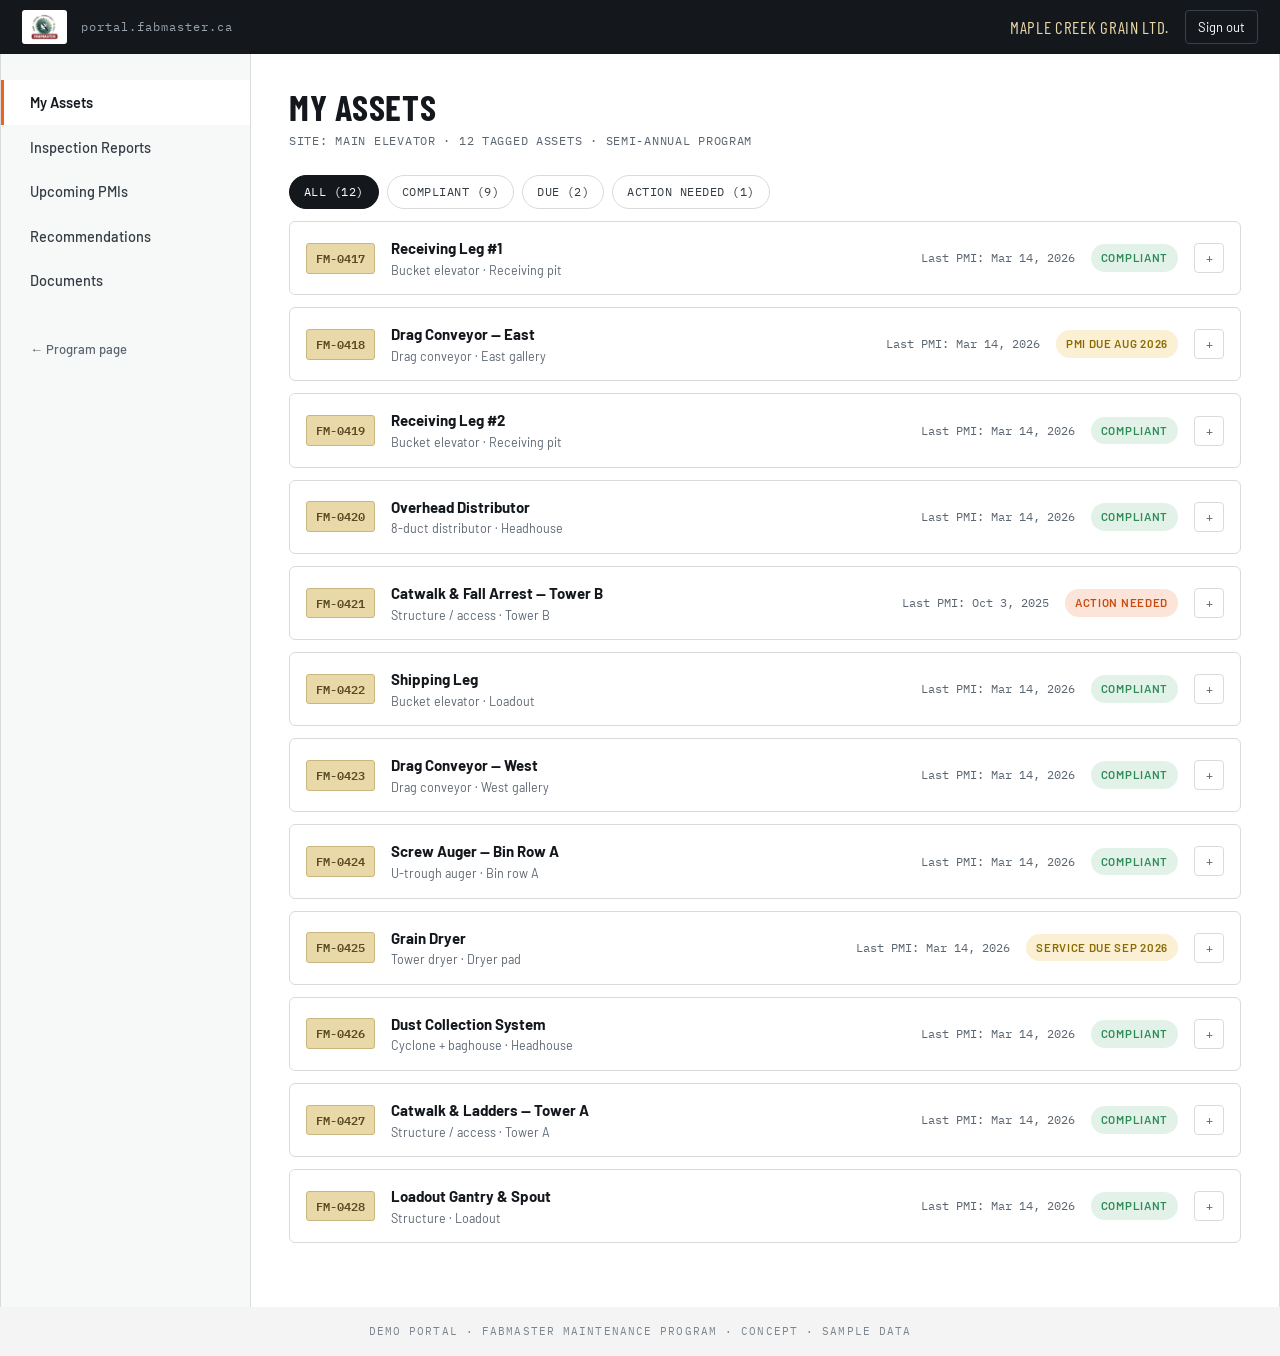
==== portal/assets.html @ 383e28f7 "Add interactive customer portal demo - portal/: mock sign-in plus five sections (My Assets, Inspecti" ====
<!DOCTYPE html>
<html lang="en">
<head>
<meta charset="UTF-8">
<meta name="viewport" content="width=device-width, initial-scale=1.0">
<title>My Assets — Fabmaster Customer Portal</title>
<meta name="robots" content="noindex">
<link rel="icon" href="../favicon.svg" type="image/svg+xml">
<link rel="preconnect" href="https://fonts.googleapis.com">
<link rel="preconnect" href="https://fonts.gstatic.com" crossorigin>
<link href="https://fonts.googleapis.com/css2?family=Barlow+Condensed:wght@500;600;700&family=Barlow:wght@400;500;600&family=IBM+Plex+Mono:wght@500;600&display=swap" rel="stylesheet">
<link rel="stylesheet" href="portal.css">
</head>
<body>
<header class="p-top">
  <div class="p-brand"><img src="../images/Fabmaster-Logo-New.jpg" alt="Fabmaster Welding"><span class="mono">portal.fabmaster.ca</span></div>
  <div class="p-user"><span class="p-cust">Maple Creek Grain Ltd.</span><a class="p-signout" href="index.html">Sign out</a></div>
</header>
<div class="p-shell">
  <nav class="p-nav" aria-label="Portal sections">
    <a class="on" href="assets.html">My Assets</a>
    <a href="reports.html">Inspection Reports</a>
    <a href="schedule.html">Upcoming PMIs</a>
    <a href="recommendations.html">Recommendations</a>
    <a href="documents.html">Documents</a>
    <a class="p-back" href="../index.html">&larr; Program page</a>
  </nav>
  <main class="p-main">
    <h1>My Assets</h1>
    <span class="p-kicker">Site: Main Elevator &middot; 12 tagged assets &middot; Semi-Annual Program</span>
    <div id="content"></div>
    <noscript><p>This demo portal renders its sample data with JavaScript — please enable it.</p></noscript>
  </main>
</div>
<footer class="p-foot mono">Demo portal &middot; Fabmaster Maintenance Program &middot; Concept &middot; Sample data</footer>
<script src="data.js"></script>
<script src="portal.js"></script>
<script>
  (function () {
    var content = document.getElementById('content');

    var filters = [
      { key: 'all', label: 'All' },
      { key: 'ok', label: 'Compliant' },
      { key: 'due', label: 'Due' },
      { key: 'overdue', label: 'Action needed' }
    ];

    function countFor(key) {
      if (key === 'all') return PORTAL.assets.length;
      return PORTAL.assets.filter(function (a) { return a.status === key; }).length;
    }

    var filterHtml = '<div class="p-filters" role="group" aria-label="Filter assets by status">' +
      filters.map(function (f) {
        var on = f.key === 'all';
        return '<button type="button" data-filter="' + f.key + '"' +
          (on ? ' class="on"' : '') +
          ' aria-pressed="' + on + '">' + f.label + ' (' + countFor(f.key) + ')</button>';
      }).join('') +
      '</div>';

    var rowsHtml = PORTAL.assets.map(function (a) {
      var detail =
        '<div class="asset-detail" id="detail-' + a.id + '" style="display:none">' +
          '<div><span class="lbl">Next PMI</span>' + a.nextPMI + '</div>' +
          '<div><span class="lbl">Area</span>' + a.area + '</div>' +
          '<div><span class="lbl">Baseline tagged</span>Oct 17, 2024</div>' +
          '<div><span class="lbl">Note</span>' + a.note + '</div>' +
          (a.openRec
            ? '<div><span class="lbl">Recommendation</span><a href="recommendations.html#' + a.openRec + '">Open recommendation ' + a.openRec + ' &rarr;</a></div>'
            : '') +
          '<div><span class="lbl">Report</span><a href="#" data-demo="Demo portal — inspection PDFs aren\'t included in this concept.">Report PDF</a></div>' +
        '</div>';

      return '<div class="asset-row" data-status="' + a.status + '">' +
        '<span class="asset-id">' + a.id + '</span>' +
        '<div><b>' + a.name + '</b><small>' + a.type + ' &middot; ' + a.area + '</small></div>' +
        '<span class="last">Last PMI: ' + formatDate(a.lastPMI) + '</span>' +
        pill(a.status, a.statusLabel) +
        '<button type="button" class="a-toggle" aria-expanded="false" aria-controls="detail-' + a.id +
          '" aria-label="Show details for ' + a.id + '">+</button>' +
        detail +
      '</div>';
    }).join('');

    content.innerHTML = filterHtml + rowsHtml;

    content.addEventListener('click', function (e) {
      // Status filter buttons
      var btn = e.target.closest('.p-filters button');
      if (btn) {
        var key = btn.getAttribute('data-filter');
        content.querySelectorAll('.p-filters button').forEach(function (b) {
          var active = b === btn;
          b.classList.toggle('on', active);
          b.setAttribute('aria-pressed', active ? 'true' : 'false');
        });
        content.querySelectorAll('.asset-row').forEach(function (row) {
          var show = key === 'all' || row.getAttribute('data-status') === key;
          row.style.display = show ? '' : 'none';
        });
        return;
      }

      // Expand / collapse asset details
      var tog = e.target.closest('.a-toggle');
      if (tog) {
        var open = tog.getAttribute('aria-expanded') === 'true';
        var det = document.getElementById(tog.getAttribute('aria-controls'));
        var id = tog.getAttribute('aria-controls').replace('detail-', '');
        tog.setAttribute('aria-expanded', open ? 'false' : 'true');
        tog.textContent = open ? '+' : '−';
        tog.setAttribute('aria-label', (open ? 'Show' : 'Hide') + ' details for ' + id);
        if (det) det.style.display = open ? 'none' : '';
      }
    });
  })();
</script>
</body>
</html>
---- portal/portal.css ----
/* Fabmaster customer portal — demo styles.
   Shares the design tokens of the pitch page (css/styles.css) but is
   standalone so portal layout can't leak into the marketing page. */

:root{
  --charcoal:#14181D;
  --steel:#333B44;
  --steel-lt:#5B6570;
  --paper:#F3F4F3;
  --white:#FFFFFF;
  --orange:#F0611A;
  --orange-dk:#C94A0E;
  --tag:#EAD9A8;      /* manila inspection tag */
  --tag-edge:#C9B57E;
  --line:#D8DBDE;
  --ok:#2E8B57;
  --warn:#D9A404;
}
*{margin:0;padding:0;box-sizing:border-box;}
body{font-family:'Barlow',sans-serif;color:var(--charcoal);background:var(--paper);line-height:1.55;min-height:100vh;display:flex;flex-direction:column;}
img{display:block;max-width:100%;}
h1,h2,h3{font-family:'Barlow Condensed',sans-serif;text-transform:uppercase;letter-spacing:.02em;line-height:1.05;}
.mono{font-family:'IBM Plex Mono',monospace;}
a{color:inherit;}
:focus-visible{outline:3px solid var(--orange);outline-offset:2px;}
button{font:inherit;cursor:pointer;}

/* ---------- top bar ---------- */
.p-top{background:var(--charcoal);color:#fff;display:flex;justify-content:space-between;align-items:center;gap:14px;padding:10px 22px;flex-wrap:wrap;}
.p-brand{display:flex;align-items:center;gap:14px;}
.p-brand img{height:34px;width:auto;background:#fff;padding:4px 8px;border-radius:3px;}
.p-brand .mono{color:#9AA3AC;font-size:12px;letter-spacing:.08em;}
.p-user{display:flex;align-items:center;gap:16px;}
.p-cust{font-family:'Barlow Condensed',sans-serif;text-transform:uppercase;letter-spacing:.04em;font-size:17px;color:var(--tag);}
.p-signout{color:#fff;font-size:13px;text-decoration:none;border:1px solid #3A4149;border-radius:4px;padding:6px 12px;white-space:nowrap;}
.p-signout:hover{border-color:var(--orange);color:var(--orange);}

/* ---------- shell ---------- */
.p-shell{display:grid;grid-template-columns:250px 1fr;flex:1;width:100%;max-width:1280px;margin:0 auto;background:var(--white);border-left:1px solid var(--line);border-right:1px solid var(--line);}
.p-nav{background:#F7F8F8;border-right:1px solid var(--line);padding:26px 0;}
.p-nav a{display:block;padding:11px 26px;font-size:14.5px;font-weight:500;color:var(--steel);text-decoration:none;border-left:3px solid transparent;}
.p-nav a:hover{color:var(--charcoal);}
.p-nav a.on{border-left-color:var(--orange);background:#fff;color:var(--charcoal);font-weight:600;}
.p-nav .p-back{margin-top:26px;font-size:13px;color:var(--steel-lt);}
.p-main{padding:34px 38px 64px;min-width:0;}
.p-main>h1{font-size:36px;}
.p-kicker{font-family:'IBM Plex Mono',monospace;font-size:12px;color:var(--steel-lt);letter-spacing:.06em;text-transform:uppercase;margin-top:6px;display:block;}

/* ---------- status pills & chips ---------- */
.pill{display:inline-block;font-size:11.5px;font-weight:600;text-transform:uppercase;letter-spacing:.06em;padding:5px 10px;border-radius:99px;white-space:nowrap;}
.pill.ok{background:#E3F2E9;color:var(--ok);}
.pill.due{background:#FBF0D3;color:#8A6A00;}
.pill.overdue{background:#FCE4D8;color:var(--orange-dk);}
.pill.neutral{background:#EBEDEF;color:var(--steel-lt);}
.asset-id{display:inline-block;font-family:'IBM Plex Mono',monospace;font-size:12px;font-weight:600;background:var(--tag);border:1px solid var(--tag-edge);border-radius:3px;padding:5px 9px;color:#5A4A22;white-space:nowrap;}
.sev{display:inline-block;font-family:'IBM Plex Mono',monospace;font-size:10.5px;font-weight:600;letter-spacing:.08em;text-transform:uppercase;padding:4px 8px;border-radius:3px;}
.sev.high{background:var(--orange);color:#fff;}
.sev.medium{background:#FBF0D3;color:#8A6A00;}
.sev.low{background:#EBEDEF;color:var(--steel-lt);}

/* ---------- filters ---------- */
.p-filters{display:flex;gap:8px;flex-wrap:wrap;margin:24px 0 6px;}
.p-filters button{font-family:'IBM Plex Mono',monospace;font-size:12px;letter-spacing:.04em;text-transform:uppercase;background:#fff;border:1px solid var(--line);border-radius:99px;padding:7px 14px;color:var(--steel);}
.p-filters button:hover{border-color:var(--steel-lt);}
.p-filters button.on{background:var(--charcoal);border-color:var(--charcoal);color:#fff;}

/* ---------- asset rows ---------- */
.asset-row{display:grid;grid-template-columns:auto 1fr auto auto auto;gap:16px;align-items:center;border:1px solid var(--line);border-radius:6px;padding:14px 16px;margin-top:12px;background:#fff;}
.asset-row b{font-size:15px;}
.asset-row small{display:block;color:var(--steel-lt);font-size:12.5px;}
.asset-row .last{font-family:'IBM Plex Mono',monospace;font-size:11.5px;color:var(--steel-lt);white-space:nowrap;}
.a-toggle{background:none;border:1px solid var(--line);border-radius:4px;width:30px;height:30px;color:var(--steel-lt);font-size:14px;line-height:1;}
.a-toggle:hover{border-color:var(--orange);color:var(--orange);}
.asset-detail{grid-column:1/-1;border-top:1px dashed var(--line);padding-top:12px;display:grid;grid-template-columns:repeat(auto-fit,minmax(180px,1fr));gap:14px;font-size:13.5px;}
.asset-detail .lbl{font-family:'IBM Plex Mono',monospace;font-size:10.5px;letter-spacing:.08em;text-transform:uppercase;color:var(--steel-lt);display:block;margin-bottom:2px;}
.asset-detail a{color:var(--orange-dk);font-weight:600;text-decoration:none;}

/* ---------- cards ---------- */
.p-card{background:#fff;border:1px solid var(--line);border-radius:8px;padding:22px 24px;margin-top:16px;}
.p-card h2,.p-card h3{font-size:22px;}
.p-card .meta{font-family:'IBM Plex Mono',monospace;font-size:11.5px;color:var(--steel-lt);letter-spacing:.05em;text-transform:uppercase;}
.p-card p{font-size:14.5px;color:var(--steel);margin-top:8px;}
.p-card ul{margin:10px 0 0 0;list-style:none;display:grid;gap:6px;font-size:14px;color:var(--steel);}
.p-card ul li{padding-left:18px;position:relative;}
.p-card ul li::before{content:'';position:absolute;left:0;top:7px;width:8px;height:8px;background:var(--orange);clip-path:polygon(0 0,100% 50%,0 100%);}
.p-callout{border:2px solid var(--orange);background:#FFF6F1;}
.p-actions{display:flex;gap:10px;align-items:center;margin-top:14px;flex-wrap:wrap;}

/* ---------- buttons ---------- */
.btn{display:inline-block;font-family:'Barlow Condensed',sans-serif;text-transform:uppercase;letter-spacing:.06em;font-weight:600;font-size:16px;padding:10px 20px;border-radius:4px;text-decoration:none;border:none;}
.btn-orange{background:var(--orange);color:#fff;}
.btn-orange:hover{background:var(--orange-dk);}
.btn-dark{background:var(--charcoal);color:#fff;}
.btn-line{background:#fff;border:1px solid var(--line);color:var(--steel);}
.btn-line:hover{border-color:var(--orange);color:var(--orange-dk);}

/* ---------- timeline (upcoming PMIs) ---------- */
.p-timeline{margin-top:20px;border-left:2px solid var(--line);padding-left:26px;display:grid;gap:16px;}
.p-tl{position:relative;}
.p-tl::before{content:'';position:absolute;left:-33px;top:8px;width:12px;height:12px;border-radius:50%;background:#fff;border:3px solid var(--steel-lt);}
.p-tl.confirmed::before{border-color:var(--ok);}
.p-tl.proposed::before{border-color:var(--warn);}
.p-tl.planned::before{border-color:var(--steel);}
.p-tl.tentative::before{border-color:var(--line);}
.p-tl .when{font-family:'IBM Plex Mono',monospace;font-size:12px;font-weight:600;letter-spacing:.06em;text-transform:uppercase;color:var(--steel-lt);}

/* ---------- documents ---------- */
.doc-cat{margin-top:30px;font-size:20px;}
.doc-row{display:grid;grid-template-columns:auto 1fr auto auto auto;gap:14px;align-items:center;border:1px solid var(--line);border-radius:6px;padding:12px 16px;margin-top:10px;background:#fff;font-size:14px;}
.doc-type{font-family:'IBM Plex Mono',monospace;font-size:10.5px;font-weight:600;background:var(--charcoal);color:#fff;border-radius:3px;padding:4px 7px;}
.doc-type.csv{background:var(--steel-lt);}
.doc-row .mono{font-size:11.5px;color:var(--steel-lt);white-space:nowrap;}
.doc-dl{font-size:13px;font-weight:600;color:var(--orange-dk);text-decoration:none;white-space:nowrap;}

/* ---------- login ---------- */
.login-body{background:var(--charcoal);}
.login-hero{position:fixed;inset:0;background:url('../images/home-millwright.jpg') center/cover no-repeat;filter:saturate(.7);opacity:.28;}
.login-wrap{position:relative;flex:1;display:flex;align-items:center;justify-content:center;padding:40px 20px;}
.login-card{background:#fff;border-radius:10px;padding:38px 36px;width:100%;max-width:420px;box-shadow:0 30px 80px -30px rgba(0,0,0,.6);}
.login-card img{height:44px;width:auto;margin-bottom:22px;}
.login-card h1{font-size:30px;}
.login-card .p-kicker{margin-bottom:8px;}
.login-card label{display:block;font-size:13px;font-weight:600;margin:14px 0 5px;color:var(--steel);}
.login-card input{width:100%;padding:11px 12px;border:1px solid var(--line);border-radius:5px;font:inherit;font-size:15px;background:#FBFBFB;}
.login-card input:focus{border-color:var(--orange);outline:none;}
.login-card .btn{width:100%;margin-top:22px;text-align:center;font-size:18px;padding:13px;}
.login-fine{margin-top:18px;font-size:12px;color:var(--steel-lt);text-align:center;}
.login-back{display:block;text-align:center;margin-top:14px;font-size:13px;color:var(--steel-lt);}

/* ---------- toast & footer ---------- */
.p-toast{position:fixed;left:50%;bottom:26px;transform:translate(-50%,20px);background:var(--charcoal);color:#fff;font-size:13.5px;padding:12px 20px;border-radius:6px;border-left:4px solid var(--orange);opacity:0;pointer-events:none;transition:opacity .2s ease,transform .2s ease;max-width:90vw;z-index:50;}
.p-toast.show{opacity:1;transform:translate(-50%,0);}
.p-foot{padding:16px 22px;text-align:center;font-size:11px;letter-spacing:.1em;color:#7C858E;text-transform:uppercase;}
.login-body .p-foot{position:relative;color:#9AA3AC;}

@media(max-width:900px){
  .p-shell{grid-template-columns:1fr;border-left:none;border-right:none;}
  .p-nav{display:flex;overflow-x:auto;padding:0;border-right:none;border-bottom:1px solid var(--line);}
  .p-nav a{border-left:none;border-bottom:3px solid transparent;white-space:nowrap;}
  .p-nav a.on{border-bottom-color:var(--orange);}
  .p-nav .p-back{margin-top:0;}
  .p-main{padding:26px 18px 50px;}
  .asset-row{grid-template-columns:auto 1fr auto auto;}
  .asset-row .last{display:none;}
  .doc-row{grid-template-columns:auto 1fr auto;}
  .doc-row .mono{display:none;}
}
@media(prefers-reduced-motion:reduce){
  .p-toast{transition:none;}
}
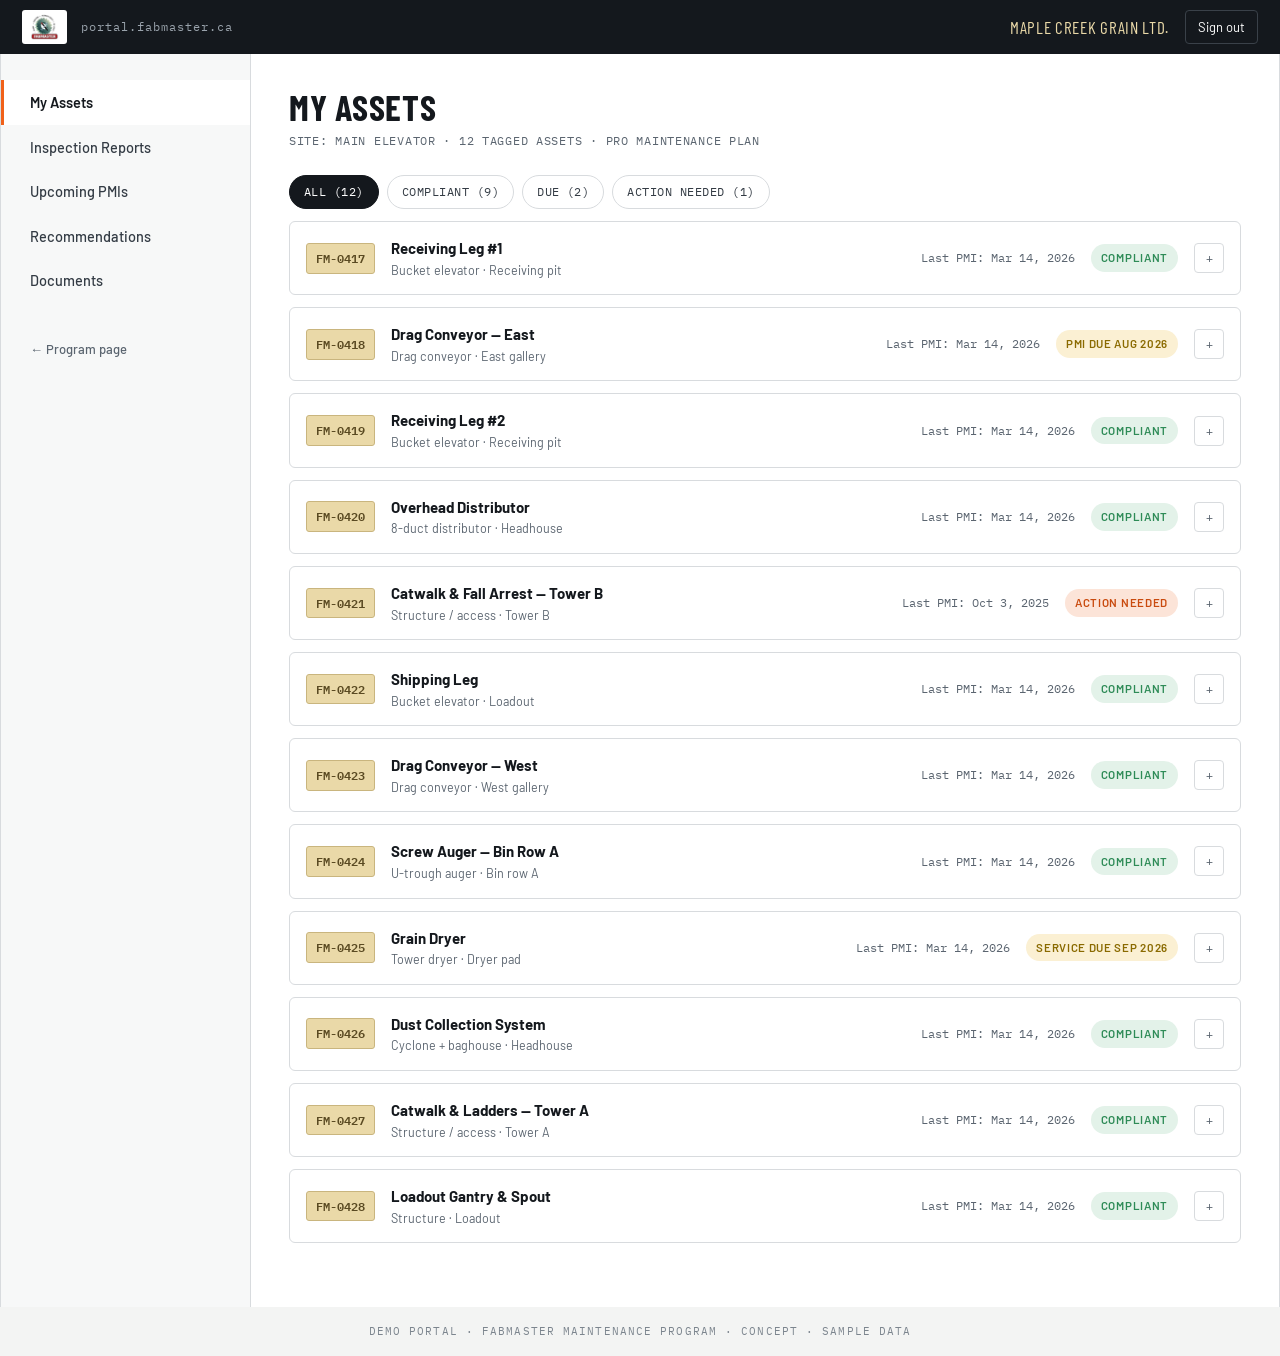
==== commit 80e5f510: "Upgrade pitch page to a business concept (Concept V3) New sections on index.html (still zero JavaScr" ====
--- a/portal/assets.html
+++ b/portal/assets.html
@@ -27,7 +27,7 @@
   </nav>
   <main class="p-main">
     <h1>My Assets</h1>
-    <span class="p-kicker">Site: Main Elevator &middot; 12 tagged assets &middot; Semi-Annual Program</span>
+    <span class="p-kicker">Site: Main Elevator &middot; 12 tagged assets &middot; Pro Maintenance Plan</span>
     <div id="content"></div>
     <noscript><p>This demo portal renders its sample data with JavaScript — please enable it.</p></noscript>
   </main>
